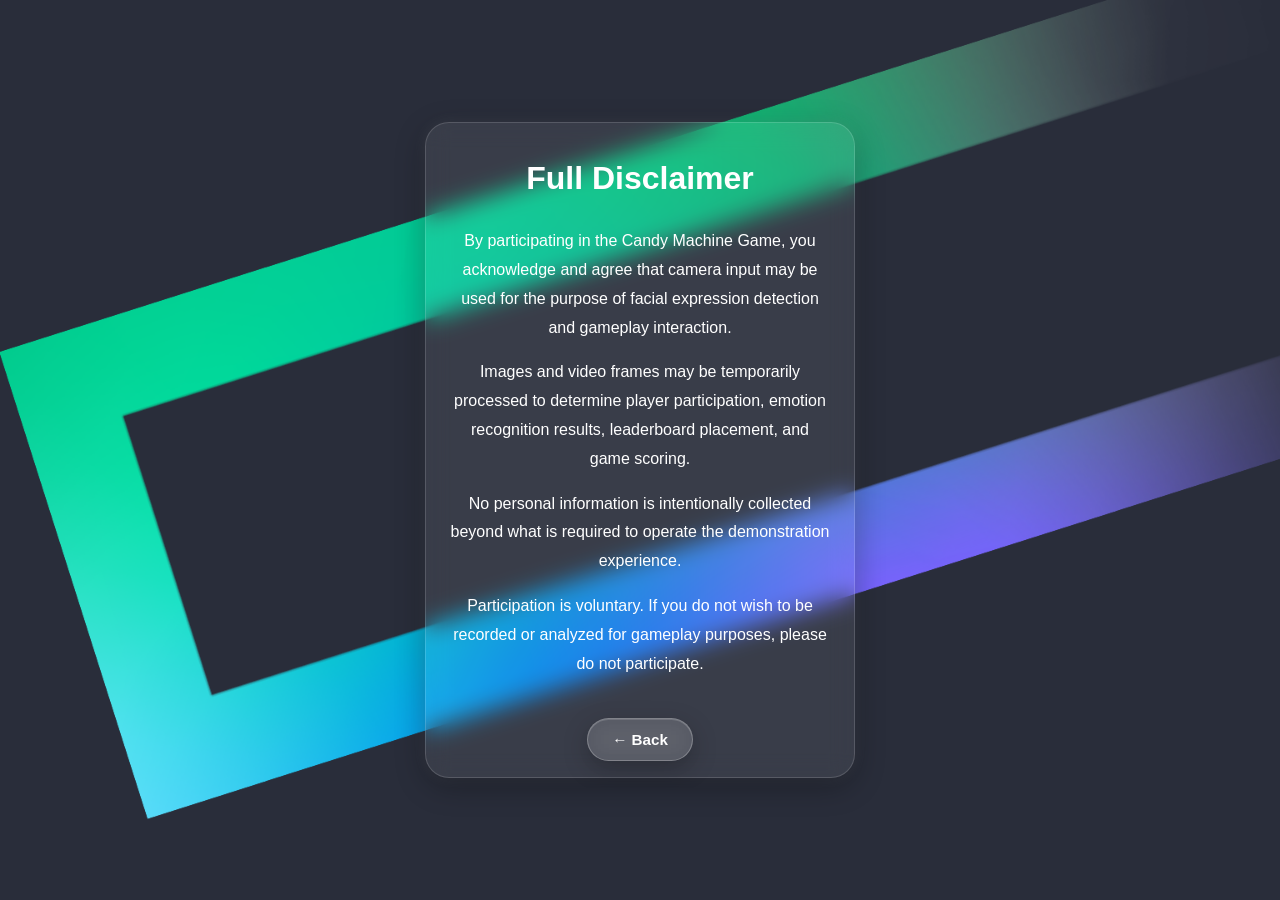
==== static/agreement.html @ adbc13fc "Created the splash screen to the game that has agreement" ====
<!DOCTYPE html>
<html lang="en">
<head>
    <meta charset="UTF-8">
    <meta name="viewport" content="width=device-width, initial-scale=1.0">
    <title>Input Disclaimer</title>


    <style>
        body {
            margin: 0;
            min-height: 100vh;

            background-image: url("/static/img/dark_background_dynamic_element.png");
            background-size: cover;
            background-position: center;
            background-repeat: no-repeat;

            display: flex;
            justify-content: center;
            align-items: center;

            font-family: Arial, sans-serif;
        }

    .agreement-container {
        max-width: 380px;
        margin: 0 auto;
        padding: 16px 24px;

        color: white;
        text-align: center;

        background: rgba(255, 255, 255, 0.08);
        backdrop-filter: blur(12px);
        -webkit-backdrop-filter: blur(12px);

        border-radius: 24px;
        border: 1px solid rgba(255, 255, 255, 0.15);

        box-shadow:
            0 8px 30px rgba(0, 0, 0, 0.3),
            0 0 15px rgba(255, 255, 255, 0.08);
    }

        h1 {
            margin-bottom: 30px;
            text-align: center;
        }

        p {
            line-height: 1.8;
            margin-bottom: 15px;
        }

        .back-btn {
            margin-top: 25px;

            display: inline-flex;
            align-items: center;
            gap: 8px;

            padding: 12px 24px;

            background: rgba(255, 255, 255, 0.12);
            color: white;

            border: 1px solid rgba(255, 255, 255, 0.25);
            border-radius: 50px;

            backdrop-filter: blur(12px);
            -webkit-backdrop-filter: blur(12px);

            box-shadow:
                0 8px 24px rgba(0, 0, 0, 0.25),
                inset 0 1px 0 rgba(255, 255, 255, 0.15);

            font-size: 0.95rem;
            font-weight: 600;

            cursor: pointer;
            transition: all 0.3s ease;
        }

        .back-btn:hover {
            background: rgba(255, 255, 255, 0.22);

            transform: translateY(-2px);

            box-shadow:
                0 12px 30px rgba(0, 0, 0, 0.35),
                0 0 15px rgba(255, 255, 255, 0.15);

            color: white;
        }
    </style>
</head>
<body>

    <div class="agreement-container">

        <h1>Full Disclaimer</h1>

        <p>
            By participating in the Candy Machine Game, you acknowledge and agree
            that camera input may be used for the purpose of facial expression
            detection and gameplay interaction.
        </p>

        <p>
            Images and video frames may be temporarily processed to determine
            player participation, emotion recognition results, leaderboard
            placement, and game scoring.
        </p>

        <p>
            No personal information is intentionally collected beyond what is
            required to operate the demonstration experience.
        </p>

        <p>
            Participation is voluntary. If you do not wish to be recorded or
            analyzed for gameplay purposes, please do not participate.
        </p>

        <button class="btn btn-light back-btn" onclick="goBack()">
            ← Back
        </button>

    </div>

    <script>
        function goBack() {
            window.history.back();
        }

        setTimeout(function() {
            goBack();
        }, 30000)
    </script>

</body>
</html>
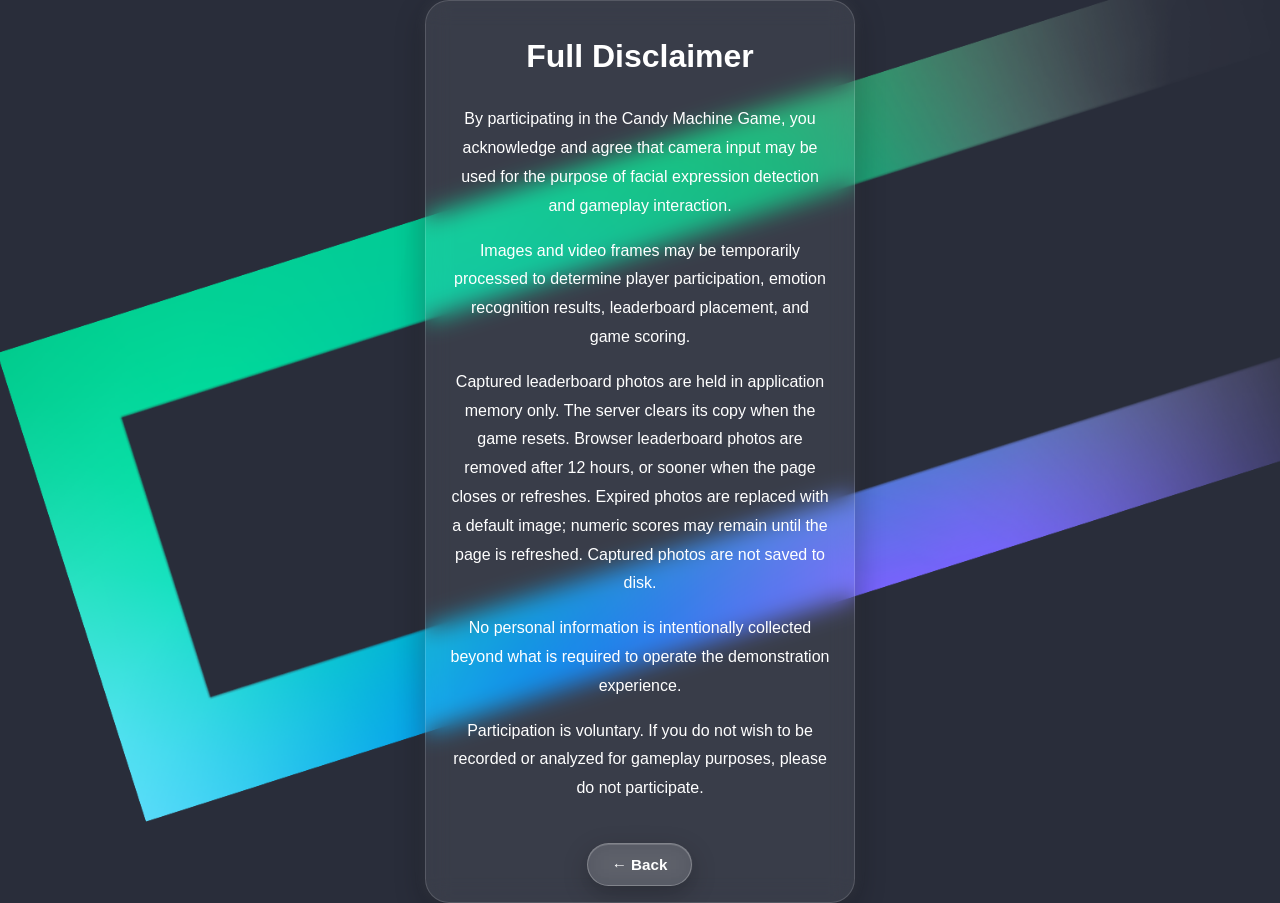
==== commit 40591e51: "Improve candy dispensing, leaderboard retention, and gameplay splash handling" ====
--- a/static/agreement.html
+++ b/static/agreement.html
@@ -114,6 +114,15 @@
         </p>
 
         <p>
+            Captured leaderboard photos are held in application memory only.
+            The server clears its copy when the game resets. Browser leaderboard
+            photos are removed after 12 hours, or sooner when the page closes or
+            refreshes. Expired photos are replaced with a default image; numeric
+            scores may remain until the page is refreshed. Captured photos are
+            not saved to disk.
+        </p>
+
+        <p>
             No personal information is intentionally collected beyond what is
             required to operate the demonstration experience.
         </p>
